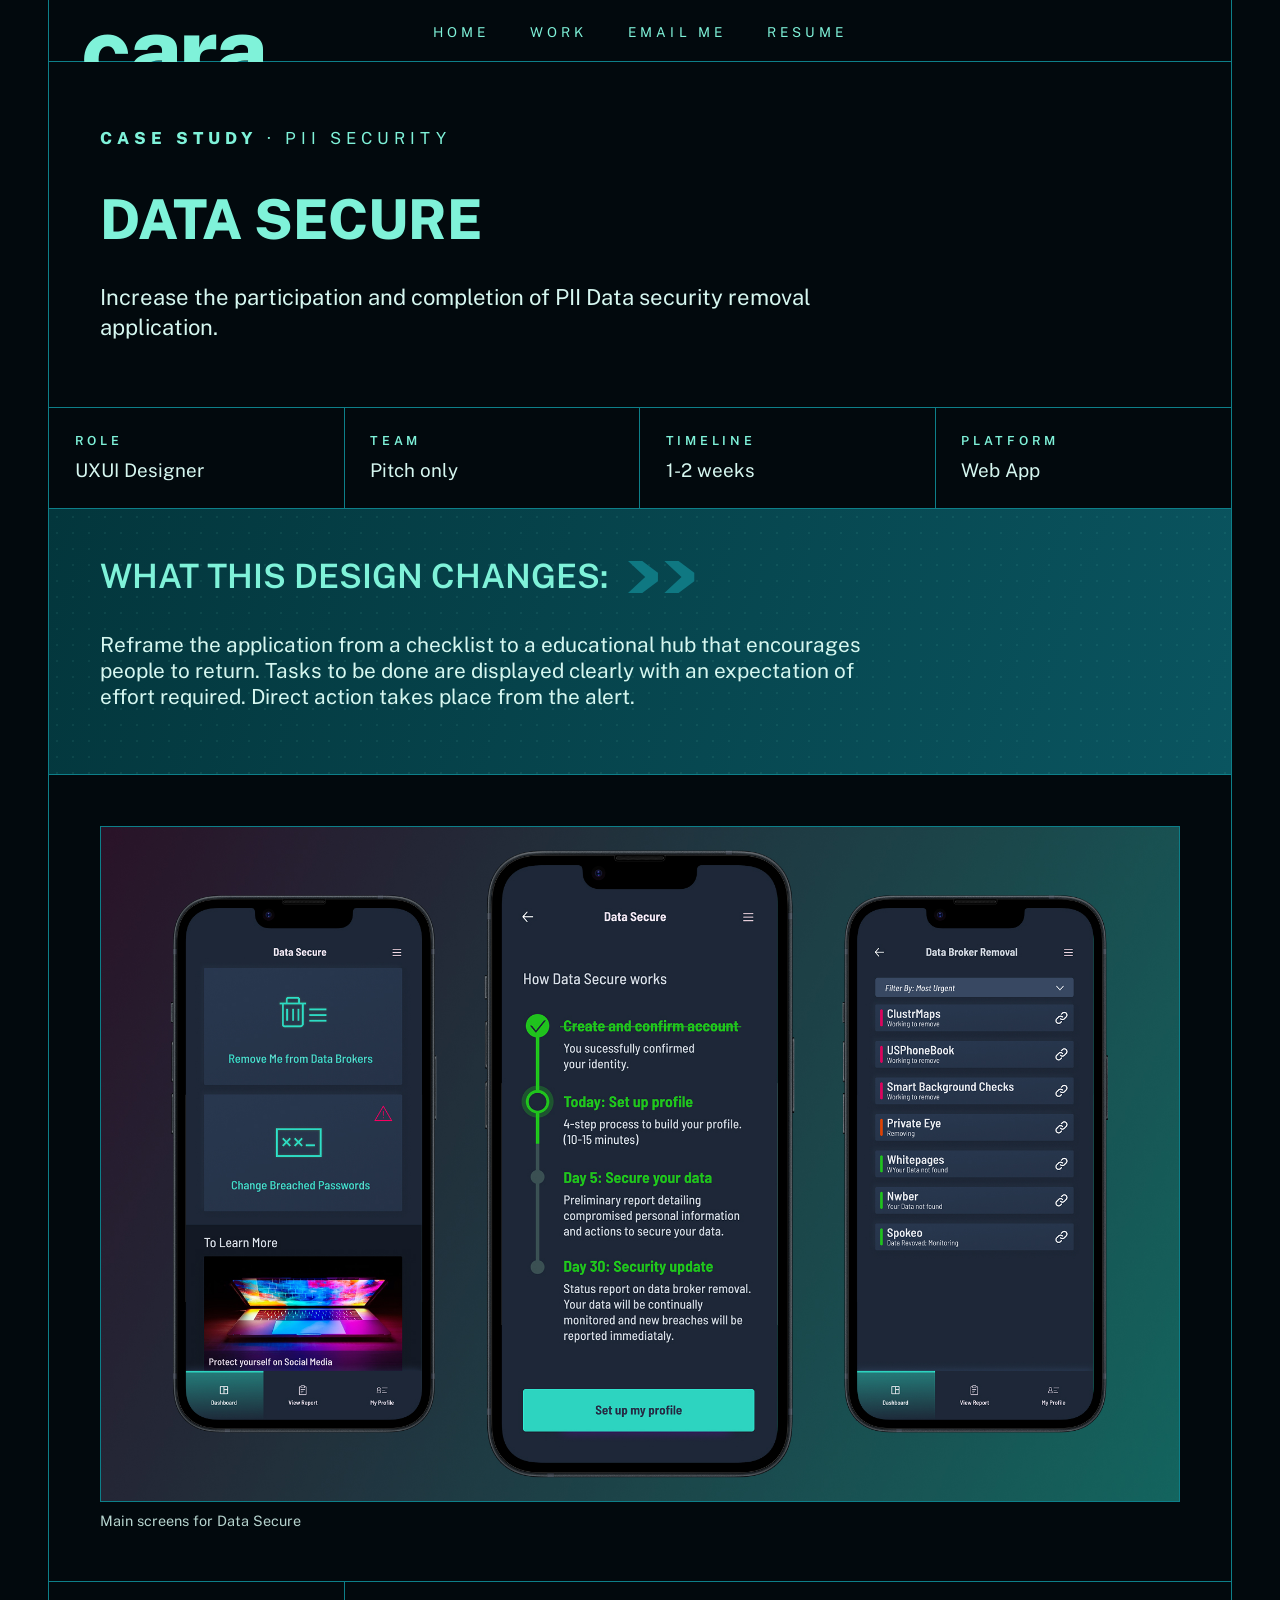
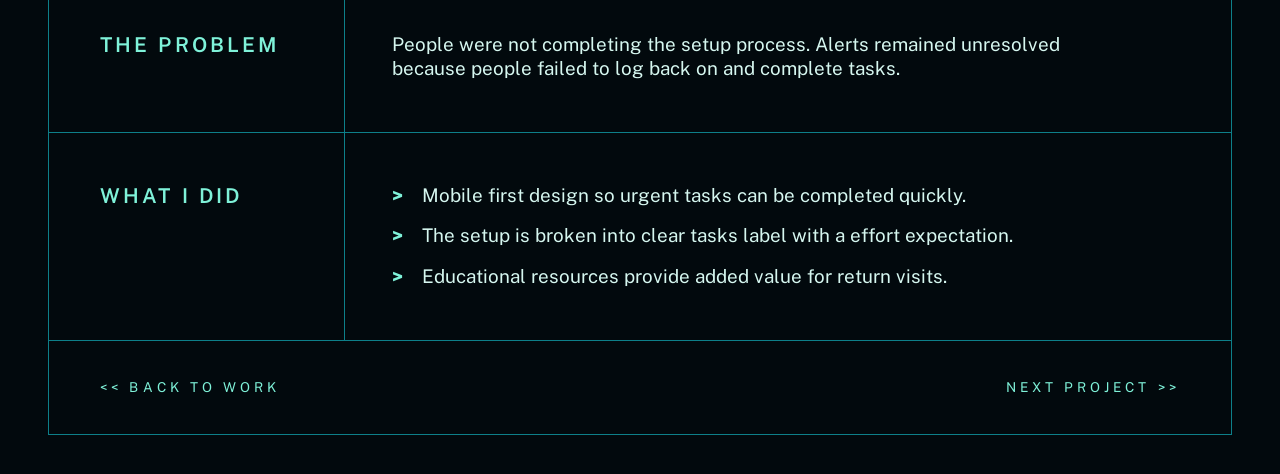
==== project-1.html @ 1200f397 "Add files via upload removed extra images section" ====
<!doctype html>
<html lang="en">
<head>
  <meta charset="utf-8">
  <meta name="viewport" content="width=device-width, initial-scale=1">
  <title>Data Secure | Cara Oberfoell</title>
  <meta name="description" content="Case study: Increase the participation and completion rate for data removal site.">

  <link rel="preconnect" href="https://fonts.googleapis.com">
  <link rel="preconnect" href="https://fonts.gstatic.com" crossorigin>
  <link href="https://fonts.googleapis.com/css2?family=Public+Sans:ital,wght@0,300;0,400;0,600;0,800;1,300;1,700&display=swap" rel="stylesheet">

  <link rel="stylesheet" href="style.css">
  <link rel="stylesheet" href="case-study.css">
</head>
<body>

<div class="frame">

  <!-- ================= HEADER / NAV (same as the homepage) ================= -->
  <header class="site-header">
    <a class="logo" href="index.html" aria-label="Cara Oberfoell, home"><span>cara</span></a>

    <nav class="nav" id="nav" aria-label="Main">
      <ul>
        <li><a href="index.html">Home</a></li>
        <li><a href="index.html#work">Work</a></li>
        <li class="nav-secondary"><a href="mailto:your.email@example.com">Email me</a></li>
        <li class="nav-secondary"><a href="resume.pdf">Resume</a></li>
      </ul>
      <button class="menu-button" id="menu-button" aria-expanded="false" aria-controls="nav" aria-label="Show more links">
        <span></span><span></span><span></span>
      </button>
    </nav>
  </header>

  <main>

    <!-- ================= TITLE ================= -->
    <section class="case-hero">
      <p class="eyebrow"><strong>Case study</strong> <span>· PII Security </span></p>
      <h1>Data Secure</h1>
      <p class="lede">Increase the participation and completion of PII Data security removal application.</p>
    </section>

    <!-- ================= QUICK FACTS ================= -->
    <dl class="facts">
      <div><dt>Role</dt><dd>UXUI Designer</dd></div>
      <div><dt>Team</dt><dd>Pitch only</dd></div>
      <div><dt>Timeline</dt><dd>1-2 weeks</dd></div>
      <div><dt>Platform</dt><dd>Web App</dd></div>
    </dl>

    <!-- ================= OUTCOME (the headline result comes first) ================= -->
    <section class="case-outcome">
      <h2 class="section-title">What this design changes: <svg class="chevrons" viewBox="0 0 270 130" aria-hidden="true"><polygon points="0,0 58,0 122,48 122,82 58,130 0,130 70,65"/><polygon points="148,0 206,0 270,48 270,82 206,130 148,130 218,65"/></svg></h2>
      <p>Reframe the application from a checklist to a educational hub that encourages people to return. Tasks to be done are displayed clearly with an expectation of effort required. Direct action takes place from the alert.</p>
    </section>

    <!-- ================= LEAD IMAGE (full width) =================
         Skip this block if you can't share visuals for this project. -->
    <section class="case-figures case-figures--lead" aria-label="Featured visual">
      <figure>
        <img src="images/data_hero.jpg" alt="[Describe what this image shows]">
        <figcaption>Main screens for Data Secure</figcaption>
      </figure>
    </section>

    <!-- ================= THE PROBLEM ================= -->
    <section class="case-section">
      <h2>The problem</h2>
      <div class="content">
        <p>People were not completing the setup process. Alerts remained unresolved because people failed to log back on and complete tasks.</p>
      </div>
    </section>

    <!-- ================= WHAT I DID ================= -->
    <section class="case-section">
      <h2>What I did</h2>
      <div class="content">
        <!-- Add or remove <li> lines as needed -->
        <ul class="steps">
          <li>Mobile first design so urgent tasks can be completed quickly.</li>
          <li>The setup is broken into clear tasks label with a effort expectation.</li>
          <li>Educational resources provide added value for return visits.</li>
        </ul>
      </div>
    </section>

    <!-- ================= MORE IMAGES (two across) =================
         Skip this block if you don't have more to show.
    <section class="case-figures" aria-label="More visuals">
      <figure>
        <img src="images/project-1.svg" alt="[Describe what this image shows]">
        <figcaption>[Short caption.]</figcaption>
      </figure>
      <figure>
        <img src="images/project-1.svg" alt="[Describe what this image shows]">
        <figcaption>[Short caption.]</figcaption>
      </figure>
    </section>  -->

    <!-- ================= BACK / NEXT ================= -->
    <nav class="case-nav" aria-label="Case study navigation">
      <a href="index.html#work">&lt;&lt; Back to work</a>
      <a href="project-2.html">Next project &gt;&gt;</a>
    </nav>

  </main>
</div>

<script>
  var button = document.getElementById('menu-button');
  var nav = document.getElementById('nav');
  button.addEventListener('click', function () {
    var open = nav.classList.toggle('open');
    button.setAttribute('aria-expanded', open ? 'true' : 'false');
  });
</script>
</body>
</html>
---- style.css ----
/* =========================================================
   CARA OBERFOELL PORTFOLIO
   ---------------------------------------------------------
   EASY EDITS: colors, font and spacing live in the
   ":root" block right below. Change a value there and it
   updates across the whole site.
   ========================================================= */

:root {
  /* ----- COLORS (change hex codes here) ----- */
  --bg:          #02090d;   /* page background */
  --mint:        #7ff2d9;   /* headings and bright accents */
  --text:        #d6f7f0;   /* body text */
  --line:        #0d7f89;   /* thin frame lines */
  --chevron:     #0a4a52;   /* dark ">>" shapes */
  --panel-start: #03363c;   /* principles section gradient: left */
  --panel-end:   #0a5560;   /* principles section gradient: right */
  --watermark:   #04161a;   /* big faint "cara" behind about section */

  /* ----- FONT ----- */
  --font: "Public Sans", system-ui, -apple-system, "Segoe UI", sans-serif;

  /* ----- SPACING ----- */
  --frame-margin: clamp(16px, 3.75vw, 64px);  /* gap between window edge and the framed content */
  --section-pad:  clamp(24px, 4vw, 70px);     /* padding inside sections */
}

/* ---------- Base ---------- */
*, *::before, *::after { box-sizing: border-box; }

html { scroll-behavior: smooth; }

body {
  margin: 0;
  background: var(--bg);
  color: var(--text);
  font-family: var(--font);
  font-size: clamp(1rem, 0.9rem + 0.35vw, 1.3rem);
  line-height: 1.25;
  -webkit-font-smoothing: antialiased;
}

img { display: block; max-width: 100%; }
a { color: inherit; }
h1, h2, h3, p, ul, figure { margin: 0; }
ul { padding: 0; list-style: none; }

/* The framed area with thin vertical lines on each side */
.frame {
  margin-inline: var(--frame-margin);
  border-inline: 1px solid var(--line);
  min-height: 100vh;
  margin-bottom: clamp(24px, 3vw, 56px);
  border-bottom: 1px solid var(--line);
}

/* Reusable ">>" shape */
.chevrons { fill: var(--chevron); }

/* Section headings: "WORK - HIGHLIGHTS >>" */
.section-title {
  display: flex;
  align-items: center;
  gap: 0.6em;
  color: var(--mint);
  font-size: clamp(1.4rem, 1rem + 1.4vw, 2.1rem);
  font-weight: 600;
  text-transform: uppercase;
  line-height: 1;
}
.section-title .chevrons { height: 0.95em; width: auto; flex: none; }
/* On the teal panel the dark ">>" would vanish, so it gets a lighter teal */
.principles .chevrons { fill: #0f7882; }

/* ---------- Header / nav ---------- */
.site-header {
  display: grid;
  grid-template-columns: 1fr auto 1fr;
  align-items: start;
  height: 62px;
  border-bottom: 1px solid var(--line);
}

/* Logo is cropped at the bottom on purpose, like your design */
.logo {
  grid-column: 1;
  height: 62px;
  overflow: hidden;
  padding-left: 32px;
  text-decoration: none;
  color: var(--mint);
}
.logo span {
  display: block;
  margin-top: 4px;
  font-size: 92px;
  font-weight: 800;
  line-height: 1;
  letter-spacing: -0.03em;
}

.nav {
  grid-column: 2;
  display: flex;
  align-items: center;
  height: 62px;
}
.nav ul { display: flex; gap: clamp(28px, 3.2vw, 50px); }
.nav a {
  color: var(--mint);
  font-size: 0.85rem;
  font-weight: 400;
  letter-spacing: 0.3em;
  text-transform: uppercase;
  text-decoration: none;
  padding-block: 8px;
}
.nav a:hover, .nav a:focus-visible { text-decoration: underline; text-underline-offset: 6px; }

.menu-button { display: none; }

/* ---------- Hero ---------- */
.hero {
  display: grid;
  grid-template-columns: 25% 1fr;
  min-height: clamp(280px, 25vw, 395px);
  border-bottom: 1px solid var(--line);
}
.hero-mark {
  display: grid;
  place-items: center;
  border-right: 1px solid var(--line);
}
.hero-mark .chevrons { width: 68%; max-width: 270px; height: auto; }

.hero-copy {
  display: flex;
  flex-direction: column;
  justify-content: center;
  gap: clamp(36px, 5vw, 90px);
  padding: 40px clamp(24px, 3.7vw, 60px);
}

.eyebrow {
  color: var(--mint);
  font-size: clamp(0.78rem, 0.4rem + 0.8vw, 1.2rem);
  letter-spacing: 0.3em;
  text-transform: uppercase;
  line-height: 1.5;
}
.eyebrow strong { font-weight: 800; }

h1 {
  color: var(--mint);
  font-size: clamp(1.6rem, 0.8rem + 3.3vw, 3.5rem);
  font-weight: 800;
  line-height: 1.12;
  text-transform: uppercase;
}
h1 em { font-style: italic; font-weight: 300; }

/* ---------- Work highlights ---------- */
.highlights {
  padding: var(--section-pad);
  padding-bottom: clamp(48px, 6vw, 90px);
  border-bottom: 1px solid var(--line);
}
.note {
  margin: clamp(20px, 2.5vw, 36px) 0 clamp(24px, 3vw, 44px) 0.5em;
  font-size: clamp(1rem, 0.85rem + 0.4vw, 1.3rem);
  line-height: 1.3;
}

.gallery {
  display: grid;
  grid-template-columns: 1.02fr 1fr 1fr;
  gap: clamp(14px, 1.6vw, 26px);
  margin-left: 0.5em;
}
.gallery img {
  width: 100%;
  height: clamp(180px, 19vw, 300px);
  object-fit: cover;
}

/* ---------- Working principles ---------- */
.principles {
  position: relative;
  padding: var(--section-pad);
  padding-bottom: clamp(48px, 6vw, 90px);
  border-bottom: 1px solid var(--line);
  background:
    radial-gradient(rgba(127, 242, 217, 0.07) 1px, transparent 1.5px) 0 0 / 16px 16px,
    linear-gradient(110deg, var(--panel-start), var(--panel-end));
}
.principles-grid {
  display: grid;
  grid-template-columns: 1fr 1fr;
  gap: clamp(36px, 5vw, 70px) clamp(32px, 6vw, 110px);
  margin-top: clamp(36px, 5vw, 80px);
  padding-left: clamp(0px, 4.5vw, 75px);
}
.principles h3 {
  color: var(--mint);
  font-size: clamp(1.05rem, 0.8rem + 0.8vw, 1.45rem);
  font-weight: 600;
  text-transform: uppercase;
  margin-bottom: clamp(14px, 1.6vw, 24px);
}
.principles p {
  font-size: clamp(1rem, 0.85rem + 0.4vw, 1.3rem);
  line-height: 1.25;
  max-width: 28em;
}

/* ---------- About ---------- */
.about {
  position: relative;
  overflow: hidden;
  display: grid;
  grid-template-columns: minmax(0, 1fr) auto;
  grid-template-areas:
    "title photo"
    "text  photo";
  column-gap: clamp(32px, 8vw, 130px);
  row-gap: clamp(20px, 2.5vw, 36px);
  align-content: start;
  max-width: 1100px;
  margin-inline: auto;
  padding: clamp(48px, 6vw, 90px) var(--section-pad) clamp(48px, 5vw, 80px);
}
.about-title { grid-area: title; }
.about-text  { grid-area: text; position: relative; z-index: 1; }
.about-text p + p { margin-top: 1.4em; }
.about-text p { font-size: clamp(1rem, 0.85rem + 0.4vw, 1.3rem); max-width: 26em; }

.about-photo {
  grid-area: photo;
  align-self: end;
  position: relative;
  z-index: 1;
  width: clamp(220px, 20vw, 278px);
}
.about-photo img {
  width: 100%;
  aspect-ratio: 1;
  object-fit: cover;
}

/* Big faint "cara" behind everything at the bottom */
.watermark {
  position: absolute;
  left: 50%;
  bottom: -0.38em;
  transform: translateX(-50%);
  z-index: 0;
  color: var(--watermark);
  font-size: clamp(220px, 28vw, 440px);
  font-weight: 800;
  letter-spacing: -0.03em;
  line-height: 1;
  pointer-events: none;
  user-select: none;
}

/* The about block sits centered inside the full-width frame */
.frame > main > .about { width: 100%; }

/* =========================================================
   TABLET / MOBILE  (screens narrower than 820px)
   ========================================================= */
@media (max-width: 820px) {

  :root { --frame-margin: 18px; }

  /* Header: logo on top, links underneath */
  .site-header {
    display: block;
    height: auto;
  }
  .logo {
    display: block;
    padding-left: 0;
    height: 62px;
    text-align: center;
  }
  .logo span { font-size: 84px; margin-top: 2px; }

  .nav {
    position: relative;
    justify-content: center;
    gap: 28px;
    height: 62px;
    border-top: 1px solid var(--line);
  }
  .nav ul { gap: 36px; }

  /* "Email me" and "Resume" move into the hamburger menu */
  .nav-secondary { display: none; }
  .nav.open { flex-wrap: wrap; height: auto; padding-bottom: 12px; }
  .nav.open ul { flex-wrap: wrap; justify-content: center; width: 100%; padding-top: 18px; row-gap: 14px; }
  .nav.open .nav-secondary { display: block; }
  .nav.open .menu-button { margin-top: 10px; }

  .menu-button {
    display: grid;
    gap: 5px;
    padding: 10px 4px;
    background: none;
    border: 0;
    cursor: pointer;
  }
  .menu-button span {
    display: block;
    width: 22px;
    height: 2px;
    background: var(--mint);
  }

  /* Hero stacks: chevron strip, then text */
  .hero { display: block; min-height: 0; }
  .hero-mark {
    display: flex;
    align-items: center;
    justify-content: flex-start;
    height: 72px;
    padding-left: 24px;
    border-right: 0;
    border-bottom: 1px solid var(--line);
  }
  .hero-mark .chevrons { width: 74px; }
  .hero-copy { padding: 28px 22px 34px; gap: 22px; }
  .eyebrow { letter-spacing: 0.3em; font-size: 0.8rem; display: block; }
  .eyebrow span { display: block; }
  h1 { font-size: 1.55rem; }
  h1 em { font-weight: 700; }

  /* Gallery stacks full width */
  .highlights { padding: 28px 22px 40px; }
  .note { margin-left: 0; }
  .gallery { grid-template-columns: 1fr; margin-left: 0; }
  .gallery img { height: auto; aspect-ratio: 16 / 10; }

  /* Principles: one column */
  .principles { padding: 28px 22px 40px; }
  .principles-grid { grid-template-columns: 1fr; padding-left: 12px; margin-top: 28px; gap: 32px; }

  /* About: heading, photo, then text */
  .about {
    grid-template-columns: 1fr;
    grid-template-areas:
      "title"
      "photo"
      "text";
    padding: 36px 22px 56px;
  }
  .about-photo { justify-self: center; width: min(78%, 280px); align-self: auto; }
  .about-text p { max-width: none; }
  .watermark { font-size: 46vw; }
}
---- case-study.css ----
/* =========================================================
   CASE STUDY PAGES
   Used only by project-1.html, project-2.html, project-3.html.
   Colors, fonts and spacing come from the :root block in
   style.css, so changing them there updates these pages too.
   ========================================================= */

/* ---------- Title block ---------- */
.case-hero {
  padding: clamp(36px, 5vw, 80px) var(--section-pad) clamp(36px, 5vw, 72px);
  border-bottom: 1px solid var(--line);
}
.case-hero .eyebrow { margin-bottom: clamp(24px, 3vw, 44px); }
.case-hero h1 { max-width: 16em; }
.lede {
  margin-top: clamp(22px, 2.5vw, 36px);
  max-width: 36em;
  font-size: clamp(1.1rem, 0.9rem + 0.6vw, 1.5rem);
  line-height: 1.35;
}

/* ---------- Quick facts (role, team, timeline, platform) ---------- */
.facts {
  display: grid;
  grid-template-columns: repeat(4, 1fr);
  margin: 0;
  border-bottom: 1px solid var(--line);
}
.facts > div {
  padding: clamp(18px, 2vw, 28px) clamp(16px, 2vw, 32px);
  border-right: 1px solid var(--line);
}
.facts > div:last-child { border-right: 0; }
.facts dt {
  color: var(--mint);
  font-size: 0.78rem;
  font-weight: 600;
  letter-spacing: 0.3em;
  text-transform: uppercase;
}
.facts dd { margin: 10px 0 0; }

/* ---------- Text sections: label on the left, content on the right ---------- */
.case-section {
  display: grid;
  grid-template-columns: 25% 1fr;
  border-bottom: 1px solid var(--line);
}
.case-section > h2 {
  padding: var(--section-pad);
  border-right: 1px solid var(--line);
  color: var(--mint);
  font-size: clamp(1rem, 0.8rem + 0.6vw, 1.35rem);
  font-weight: 600;
  letter-spacing: 0.15em;
  line-height: 1.2;
  text-transform: uppercase;
}
.case-section .content {
  padding: var(--section-pad) clamp(24px, 3.7vw, 60px);
}
.case-section .content p { max-width: 38em; }
.case-section .content p + p { margin-top: 1.2em; }

/* List with small ">" markers */
.steps { max-width: 38em; }
.steps li { position: relative; padding-left: 1.6em; }
.steps li + li { margin-top: 0.9em; }
.steps li::before {
  content: ">";
  position: absolute;
  left: 0;
  color: var(--mint);
  font-weight: 800;
}

/* ---------- Visuals ---------- */
.case-figures {
  display: grid;
  grid-template-columns: 1fr 1fr;
  gap: clamp(14px, 1.6vw, 26px);
  padding: var(--section-pad);
  border-bottom: 1px solid var(--line);
}
/* A section holding just one wide image */
.case-figures--lead { grid-template-columns: 1fr; }
.case-figures img {
  width: 100%;
  height: auto;
  border: 1px solid var(--line);
}
.case-figures figcaption {
  margin-top: 10px;
  font-size: 0.9rem;
  opacity: 0.85;
}

/* ---------- Outcome panel (same teal look as Working Principles) ---------- */
.case-outcome {
  padding: var(--section-pad);
  padding-bottom: clamp(40px, 5vw, 80px);
  border-bottom: 1px solid var(--line);
  background:
    radial-gradient(rgba(127, 242, 217, 0.07) 1px, transparent 1.5px) 0 0 / 16px 16px,
    linear-gradient(110deg, var(--panel-start), var(--panel-end));
}
.case-outcome .chevrons { fill: #0f7882; }
.case-outcome p {
  margin-top: clamp(24px, 3vw, 44px);
  max-width: 38em;
  font-size: clamp(1.05rem, 0.9rem + 0.5vw, 1.4rem);
}

/* ---------- Back / next links ---------- */
.case-nav {
  display: flex;
  justify-content: space-between;
  gap: 24px;
  padding: clamp(28px, 3vw, 44px) var(--section-pad);
}
.case-nav a {
  color: var(--mint);
  font-size: 0.85rem;
  letter-spacing: 0.3em;
  text-transform: uppercase;
  text-decoration: none;
}
.case-nav a:hover, .case-nav a:focus-visible { text-decoration: underline; text-underline-offset: 6px; }

/* Hover effect for the thumbnails on the homepage */
.gallery a { display: block; }
.gallery a img { transition: outline-color 0.15s ease, filter 0.15s ease; outline: 1px solid transparent; outline-offset: 4px; }
.gallery a:hover img, .gallery a:focus-visible img { outline-color: var(--mint); filter: brightness(1.12); }

/* =========================================================
   TABLET / MOBILE
   ========================================================= */
@media (max-width: 820px) {
  .facts { grid-template-columns: 1fr 1fr; }
  .facts > div { border-bottom: 1px solid var(--line); }
  .facts > div:nth-child(2n) { border-right: 0; }
  .facts > div:nth-last-child(-n+2) { border-bottom: 0; }

  .case-section { grid-template-columns: 1fr; }
  .case-section > h2 {
    padding: 24px 22px 0;
    border-right: 0;
  }
  .case-section .content { padding: 16px 22px 32px; }

  .case-figures { grid-template-columns: 1fr; padding: 28px 22px; }
  .case-outcome { padding: 28px 22px 40px; }
  .case-hero { padding: 28px 22px 34px; }
  .case-nav { padding: 28px 22px; flex-wrap: wrap; }
}
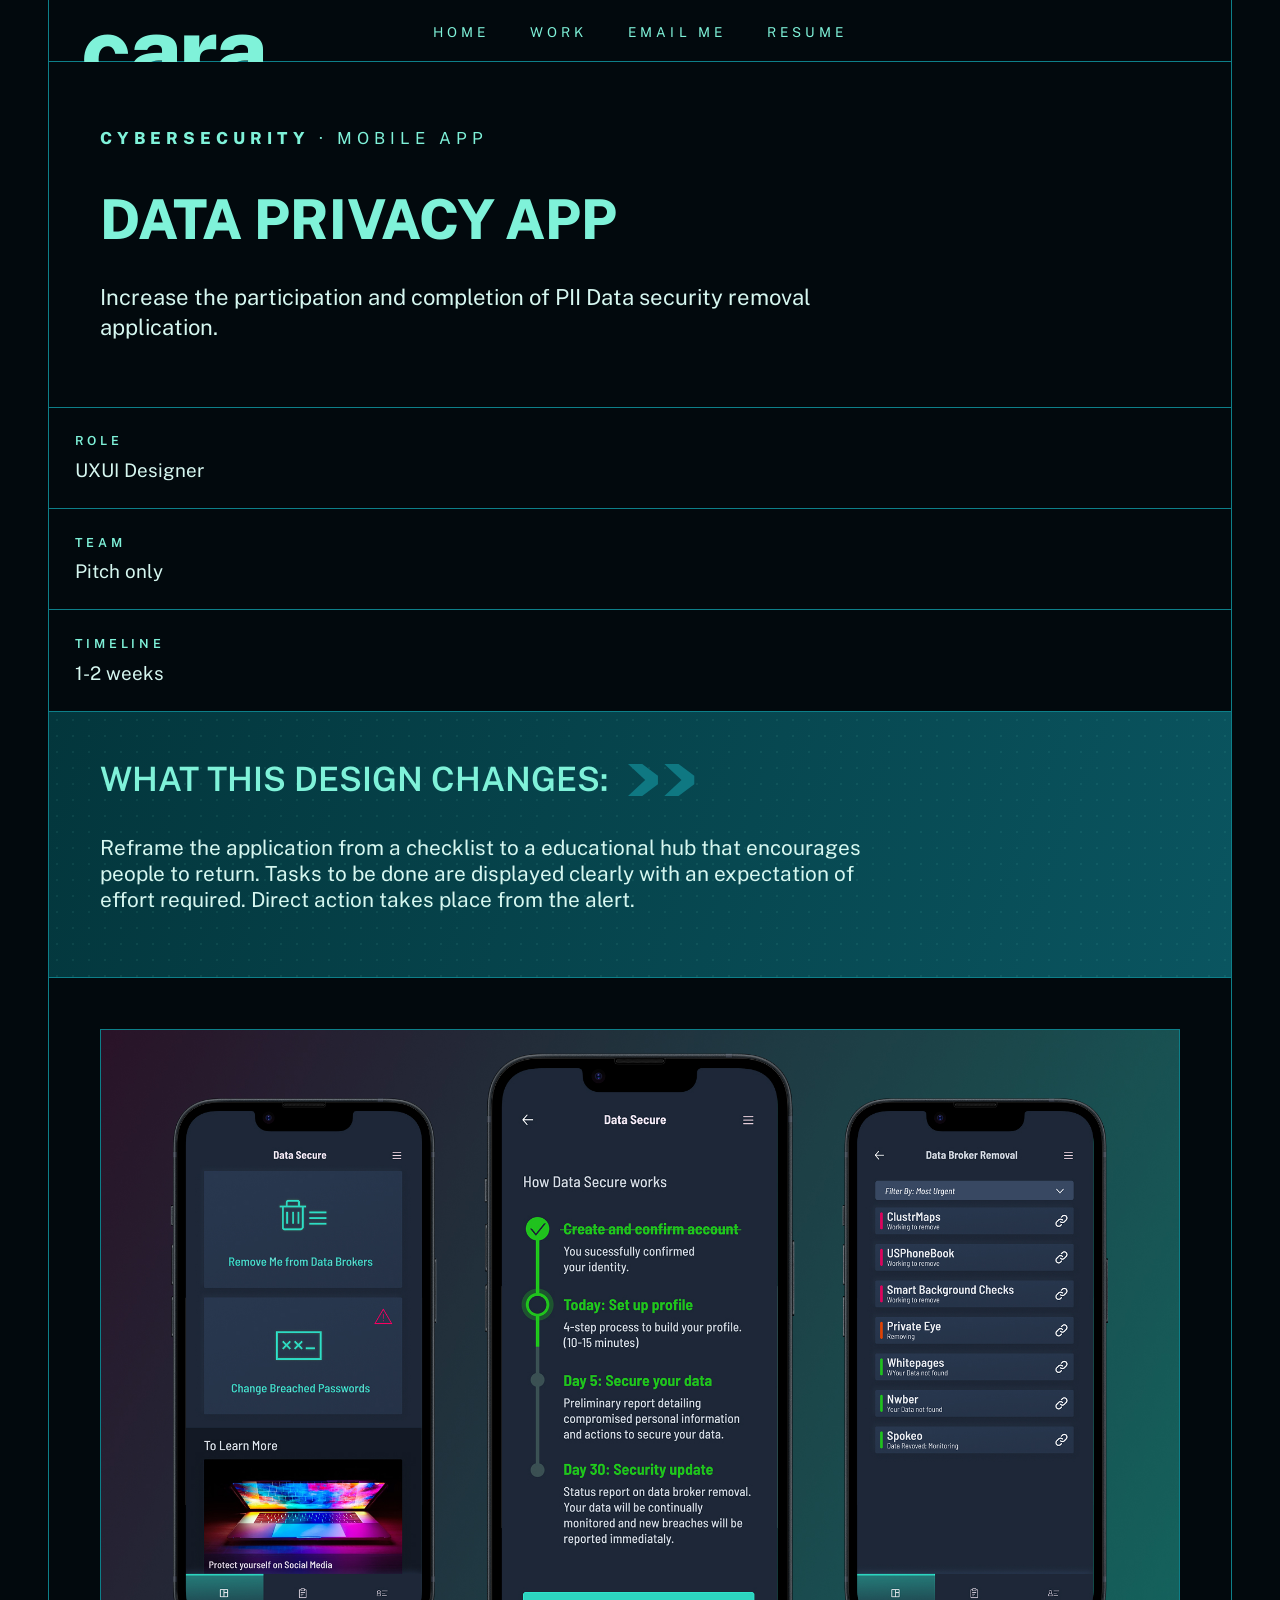
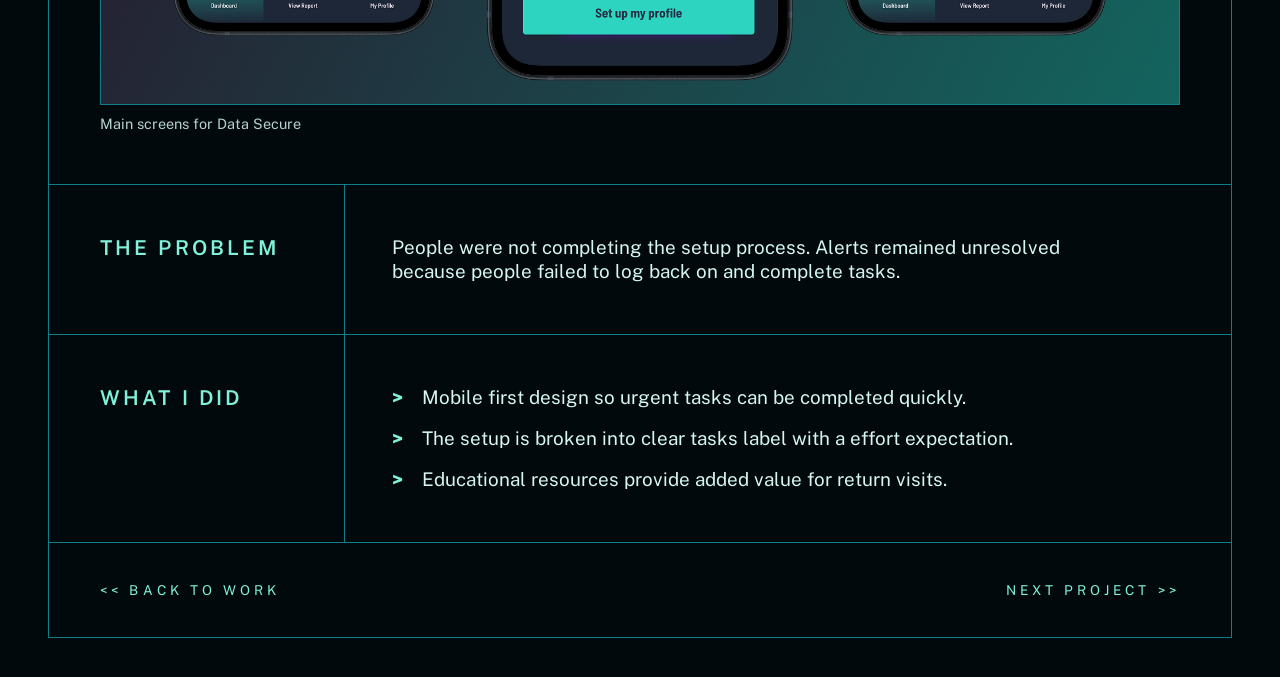
==== commit d280a012: "Add files via upload reduced quick facts to 3" ====
--- a/project-1.html
+++ b/project-1.html
@@ -3,7 +3,7 @@
 <head>
   <meta charset="utf-8">
   <meta name="viewport" content="width=device-width, initial-scale=1">
-  <title>Data Secure | Cara Oberfoell</title>
+  <title>Data Privacy App | Cara Oberfoell</title>
   <meta name="description" content="Case study: Increase the participation and completion rate for data removal site.">
 
   <link rel="preconnect" href="https://fonts.googleapis.com">
@@ -38,8 +38,8 @@
 
     <!-- ================= TITLE ================= -->
     <section class="case-hero">
-      <p class="eyebrow"><strong>Case study</strong> <span>· PII Security </span></p>
-      <h1>Data Secure</h1>
+      <p class="eyebrow"><strong>Cybersecurity</strong> <span>· Mobile app </span></p>
+      <h1>Data Privacy App </h1>
       <p class="lede">Increase the participation and completion of PII Data security removal application.</p>
     </section>
 
@@ -48,7 +48,6 @@
       <div><dt>Role</dt><dd>UXUI Designer</dd></div>
       <div><dt>Team</dt><dd>Pitch only</dd></div>
       <div><dt>Timeline</dt><dd>1-2 weeks</dd></div>
-      <div><dt>Platform</dt><dd>Web App</dd></div>
     </dl>
 
     <!-- ================= OUTCOME (the headline result comes first) ================= -->
--- a/style.css
+++ b/style.css
@@ -243,7 +243,7 @@
 }
 .about-photo img {
   width: 100%;
-  aspect-ratio: 1;
+  /* aspect-ratio: 1; */
   object-fit: cover;
 }
 
--- a/case-study.css
+++ b/case-study.css
@@ -22,15 +22,15 @@
 /* ---------- Quick facts (role, team, timeline, platform) ---------- */
 .facts {
   display: grid;
-  grid-template-columns: repeat(4, 1fr);
+  grid-template-columns: 1fr;
   margin: 0;
   border-bottom: 1px solid var(--line);
 }
 .facts > div {
   padding: clamp(18px, 2vw, 28px) clamp(16px, 2vw, 32px);
-  border-right: 1px solid var(--line);
+  border-right: 0; border-bottom: 1px solid var(--line);
 }
-.facts > div:last-child { border-right: 0; }
+.facts > div:last-child { border-bottom: 0; }
 .facts dt {
   color: var(--mint);
   font-size: 0.78rem;
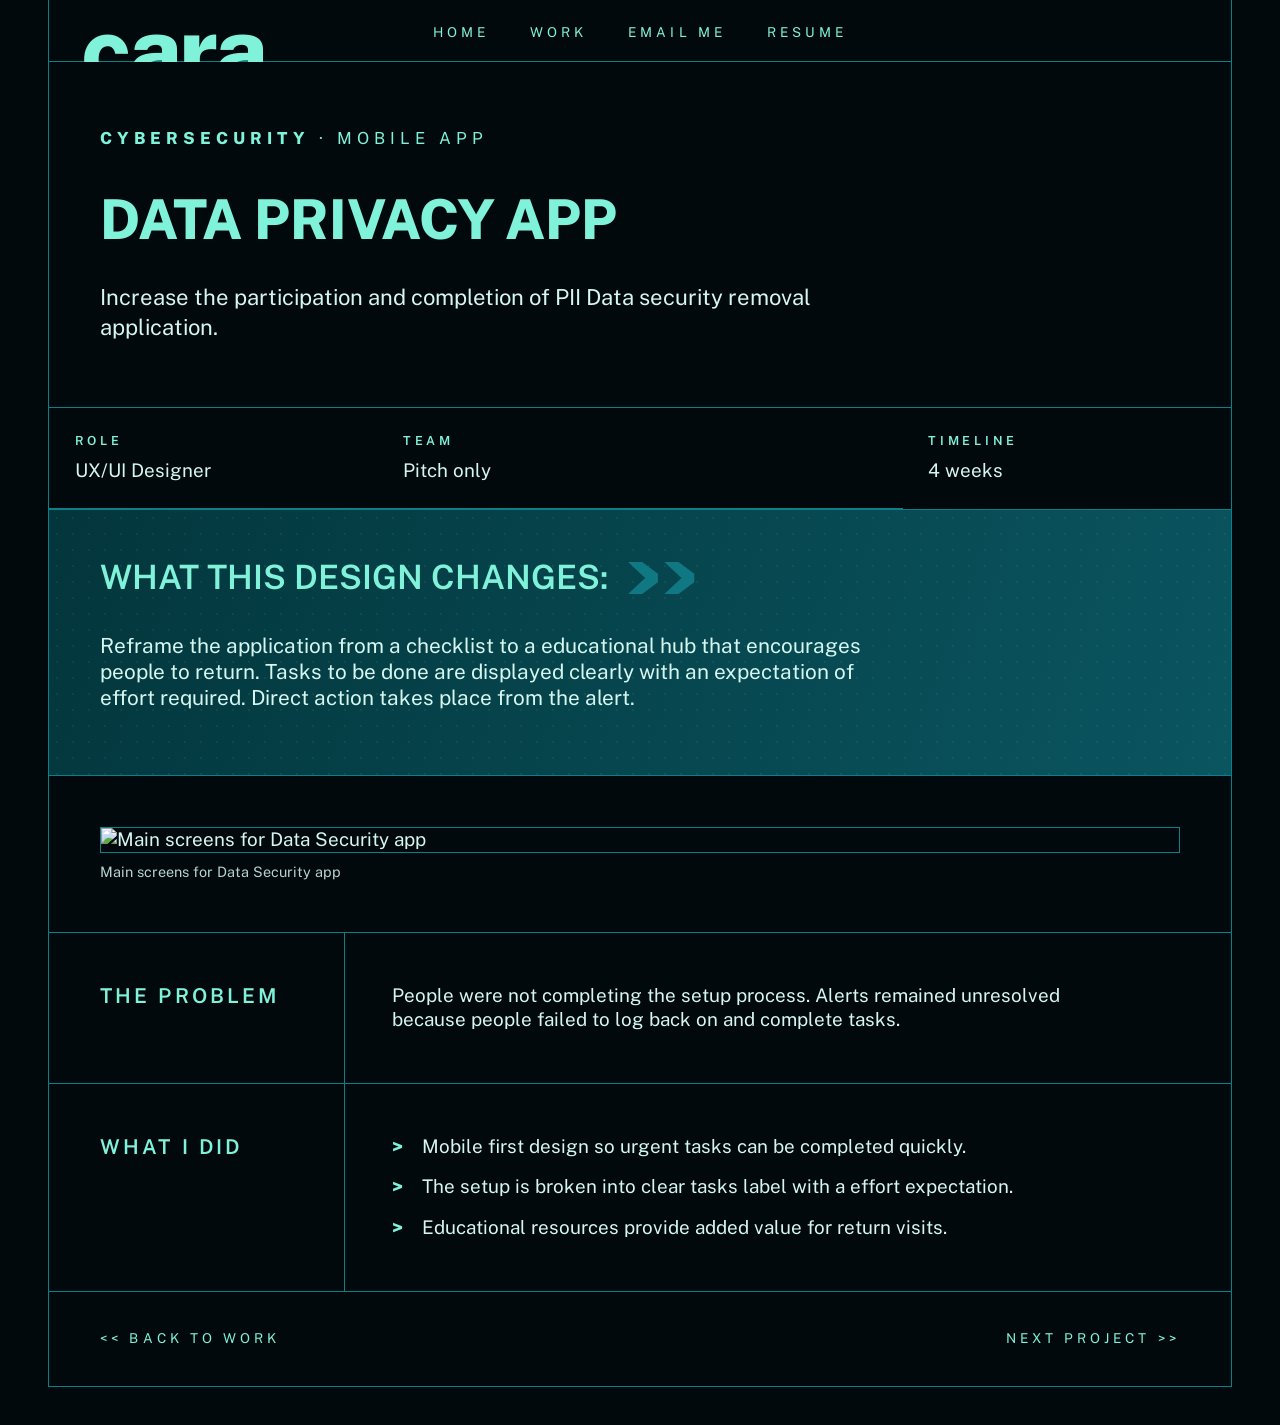
==== commit 188af894: "Add files via upload reverting file" ====
--- a/project-1.html
+++ b/project-1.html
@@ -4,7 +4,7 @@
   <meta charset="utf-8">
   <meta name="viewport" content="width=device-width, initial-scale=1">
   <title>Data Privacy App | Cara Oberfoell</title>
-  <meta name="description" content="Case study: Increase the participation and completion rate for data removal site.">
+  <meta name="description" content="Case study: [one-sentence description of this project].">
 
   <link rel="preconnect" href="https://fonts.googleapis.com">
   <link rel="preconnect" href="https://fonts.gstatic.com" crossorigin>
@@ -38,16 +38,16 @@
 
     <!-- ================= TITLE ================= -->
     <section class="case-hero">
-      <p class="eyebrow"><strong>Cybersecurity</strong> <span>· Mobile app </span></p>
-      <h1>Data Privacy App </h1>
+      <p class="eyebrow"><strong>Cybersecurity</strong> <span>· Mobile app</span></p>
+      <h1>Data privacy app</h1>
       <p class="lede">Increase the participation and completion of PII Data security removal application.</p>
     </section>
 
     <!-- ================= QUICK FACTS ================= -->
     <dl class="facts">
-      <div><dt>Role</dt><dd>UXUI Designer</dd></div>
+      <div><dt>Role</dt><dd>UX/UI Designer</dd></div>
       <div><dt>Team</dt><dd>Pitch only</dd></div>
-      <div><dt>Timeline</dt><dd>1-2 weeks</dd></div>
+      <div><dt>Timeline</dt><dd>4 weeks</dd></div>
     </dl>
 
     <!-- ================= OUTCOME (the headline result comes first) ================= -->
@@ -60,8 +60,8 @@
          Skip this block if you can't share visuals for this project. -->
     <section class="case-figures case-figures--lead" aria-label="Featured visual">
       <figure>
-        <img src="images/data_hero.jpg" alt="[Describe what this image shows]">
-        <figcaption>Main screens for Data Secure</figcaption>
+        <img src="mages/data_hero.jpg" alt="Main screens for Data Security app">
+        <figcaption>Main screens for Data Security app</figcaption>
       </figure>
     </section>
 
@@ -97,7 +97,7 @@
         <img src="images/project-1.svg" alt="[Describe what this image shows]">
         <figcaption>[Short caption.]</figcaption>
       </figure>
-    </section>  -->
+    </section> -->
 
     <!-- ================= BACK / NEXT ================= -->
     <nav class="case-nav" aria-label="Case study navigation">
--- a/case-study.css
+++ b/case-study.css
@@ -22,7 +22,7 @@
 /* ---------- Quick facts (role, team, timeline, platform) ---------- */
 .facts {
   display: grid;
-  grid-template-columns: 1fr;
+  grid-template-columns: 1fr 1.6fr 1fr;
   margin: 0;
   border-bottom: 1px solid var(--line);
 }
@@ -136,20 +136,20 @@
    TABLET / MOBILE
    ========================================================= */
 @media (max-width: 820px) {
-  .facts { grid-template-columns: 1fr 1fr; }
-  .facts > div { border-bottom: 1px solid var(--line); }
-  .facts > div:nth-child(2n) { border-right: 0; }
-  .facts > div:nth-last-child(-n+2) { border-bottom: 0; }
-
+  /* Stack the three facts so a long Team list has room */
+  .facts { grid-template-columns: 1fr; }
+  .facts > div { border-right: 0; border-bottom: 1px solid var(--line); }
+  .facts > div:last-child { border-bottom: 0; }
+ 
   .case-section { grid-template-columns: 1fr; }
   .case-section > h2 {
     padding: 24px 22px 0;
     border-right: 0;
   }
   .case-section .content { padding: 16px 22px 32px; }
-
+ 
   .case-figures { grid-template-columns: 1fr; padding: 28px 22px; }
   .case-outcome { padding: 28px 22px 40px; }
   .case-hero { padding: 28px 22px 34px; }
   .case-nav { padding: 28px 22px; flex-wrap: wrap; }
-}
+}
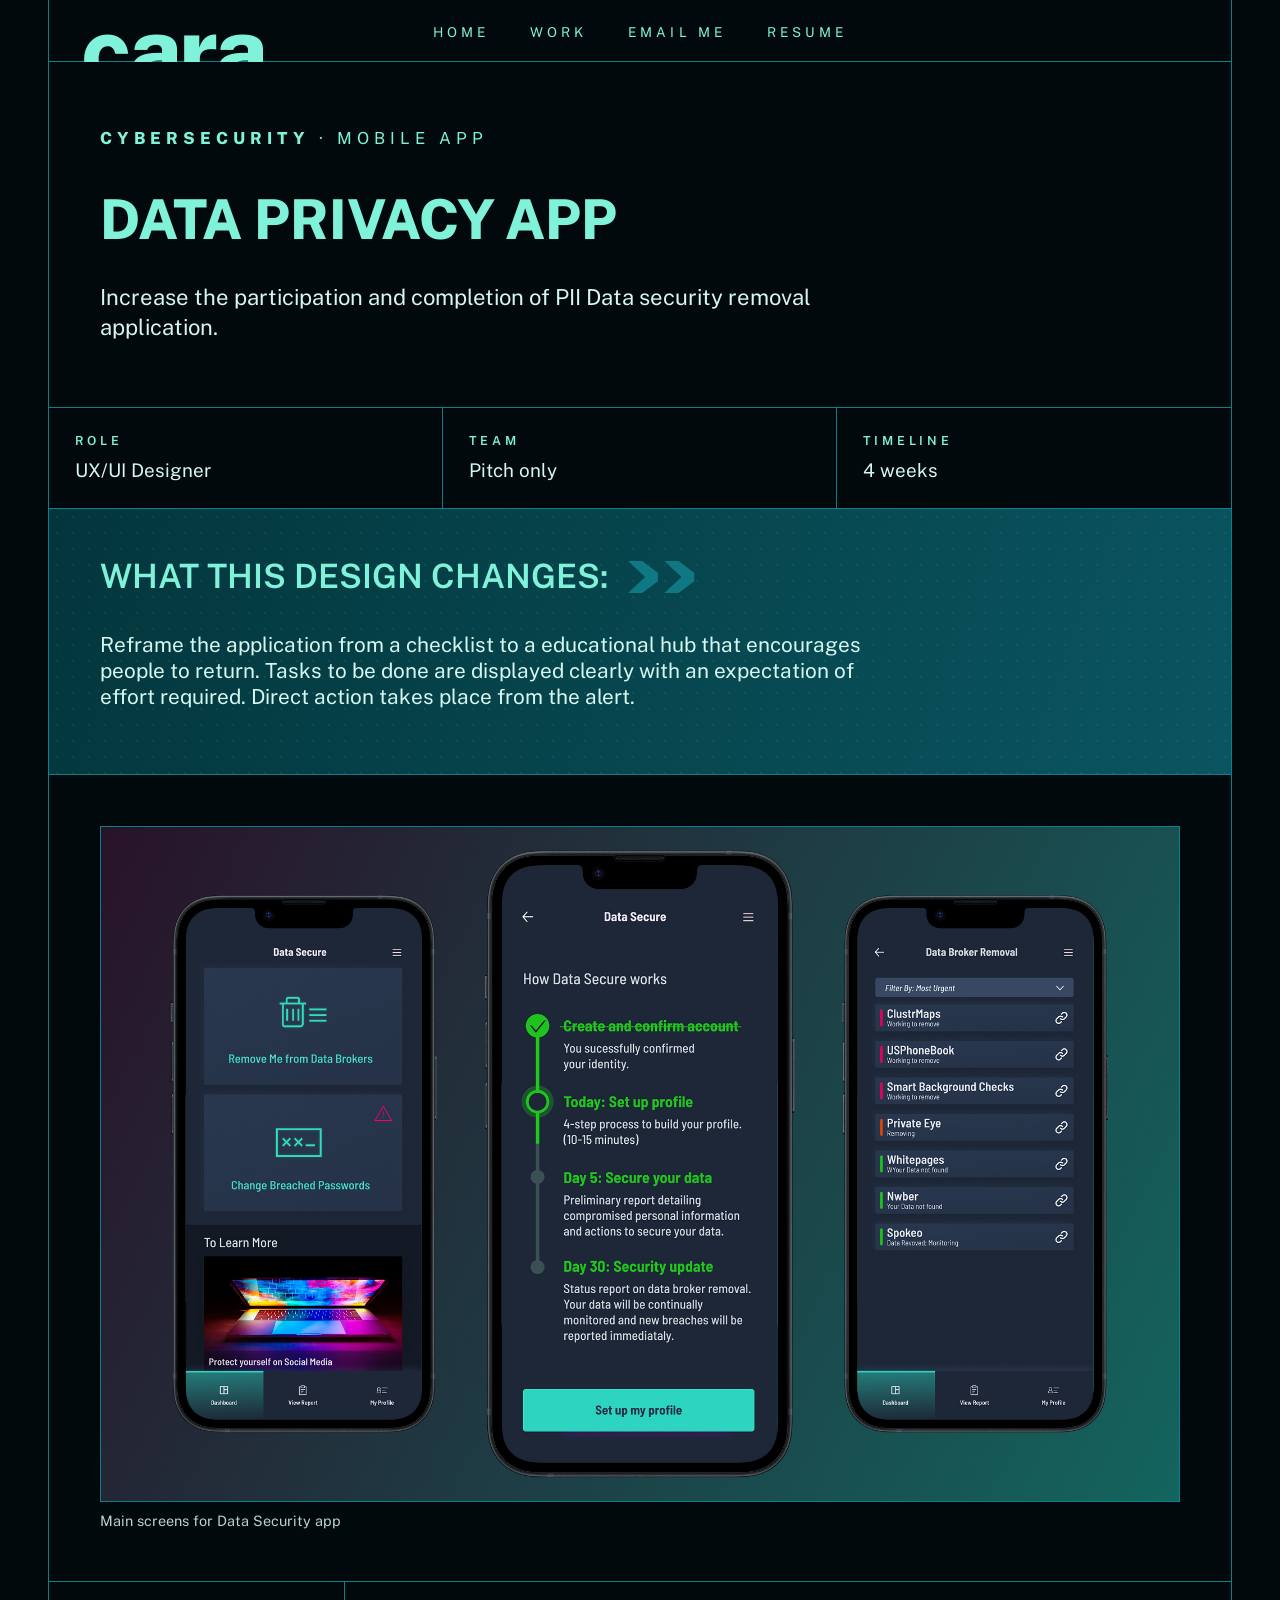
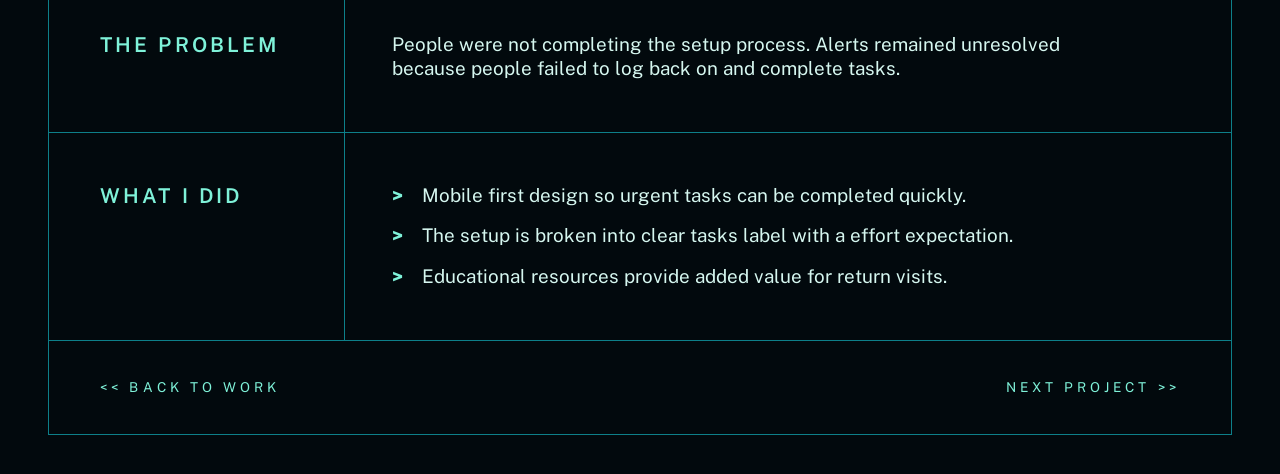
==== commit 4c08f5e2: "Add files via upload fixing hero image" ====
--- a/project-1.html
+++ b/project-1.html
@@ -60,7 +60,7 @@
          Skip this block if you can't share visuals for this project. -->
     <section class="case-figures case-figures--lead" aria-label="Featured visual">
       <figure>
-        <img src="mages/data_hero.jpg" alt="Main screens for Data Security app">
+        <img src="images/data_hero.jpg" alt="Main screens for Data Security app">
         <figcaption>Main screens for Data Security app</figcaption>
       </figure>
     </section>
--- a/case-study.css
+++ b/case-study.css
@@ -19,18 +19,20 @@
   line-height: 1.35;
 }
 
-/* ---------- Quick facts (role, team, timeline, platform) ---------- */
+/* ---------- Quick facts (role, team, timeline) ---------- */
 .facts {
   display: grid;
-  grid-template-columns: 1fr 1.6fr 1fr;
+  /* One row, every fact the same width (works for 3 facts, or 4 if you add one back) */
+  grid-auto-flow: column;
+  grid-auto-columns: minmax(0, 1fr);
   margin: 0;
   border-bottom: 1px solid var(--line);
 }
 .facts > div {
   padding: clamp(18px, 2vw, 28px) clamp(16px, 2vw, 32px);
-  border-right: 0; border-bottom: 1px solid var(--line);
+  border-right: 1px solid var(--line);
 }
-.facts > div:last-child { border-bottom: 0; }
+.facts > div:last-child { border-right: 0; }
 .facts dt {
   color: var(--mint);
   font-size: 0.78rem;
@@ -84,6 +86,8 @@
 }
 /* A section holding just one wide image */
 .case-figures--lead { grid-template-columns: 1fr; }
+/* If one section ever holds exactly three images, the first spans the full width */
+.case-figures figure:first-child:nth-last-child(3) { grid-column: 1 / -1; }
 .case-figures img {
   width: 100%;
   height: auto;
@@ -136,20 +140,25 @@
    TABLET / MOBILE
    ========================================================= */
 @media (max-width: 820px) {
-  /* Stack the three facts so a long Team list has room */
-  .facts { grid-template-columns: 1fr; }
-  .facts > div { border-right: 0; border-bottom: 1px solid var(--line); }
-  .facts > div:last-child { border-bottom: 0; }
- 
   .case-section { grid-template-columns: 1fr; }
   .case-section > h2 {
     padding: 24px 22px 0;
     border-right: 0;
   }
   .case-section .content { padding: 16px 22px 32px; }
- 
+
   .case-figures { grid-template-columns: 1fr; padding: 28px 22px; }
   .case-outcome { padding: 28px 22px 40px; }
   .case-hero { padding: 28px 22px 34px; }
   .case-nav { padding: 28px 22px; flex-wrap: wrap; }
-}+}
+
+/* =========================================================
+   SMALL PHONES (narrower than 600px)
+   The facts only stack here. On anything wider they stay in one row.
+   ========================================================= */
+@media (max-width: 600px) {
+  .facts { grid-auto-flow: row; grid-auto-columns: auto; grid-template-columns: 1fr; }
+  .facts > div { border-right: 0; border-bottom: 1px solid var(--line); }
+  .facts > div:last-child { border-bottom: 0; }
+}
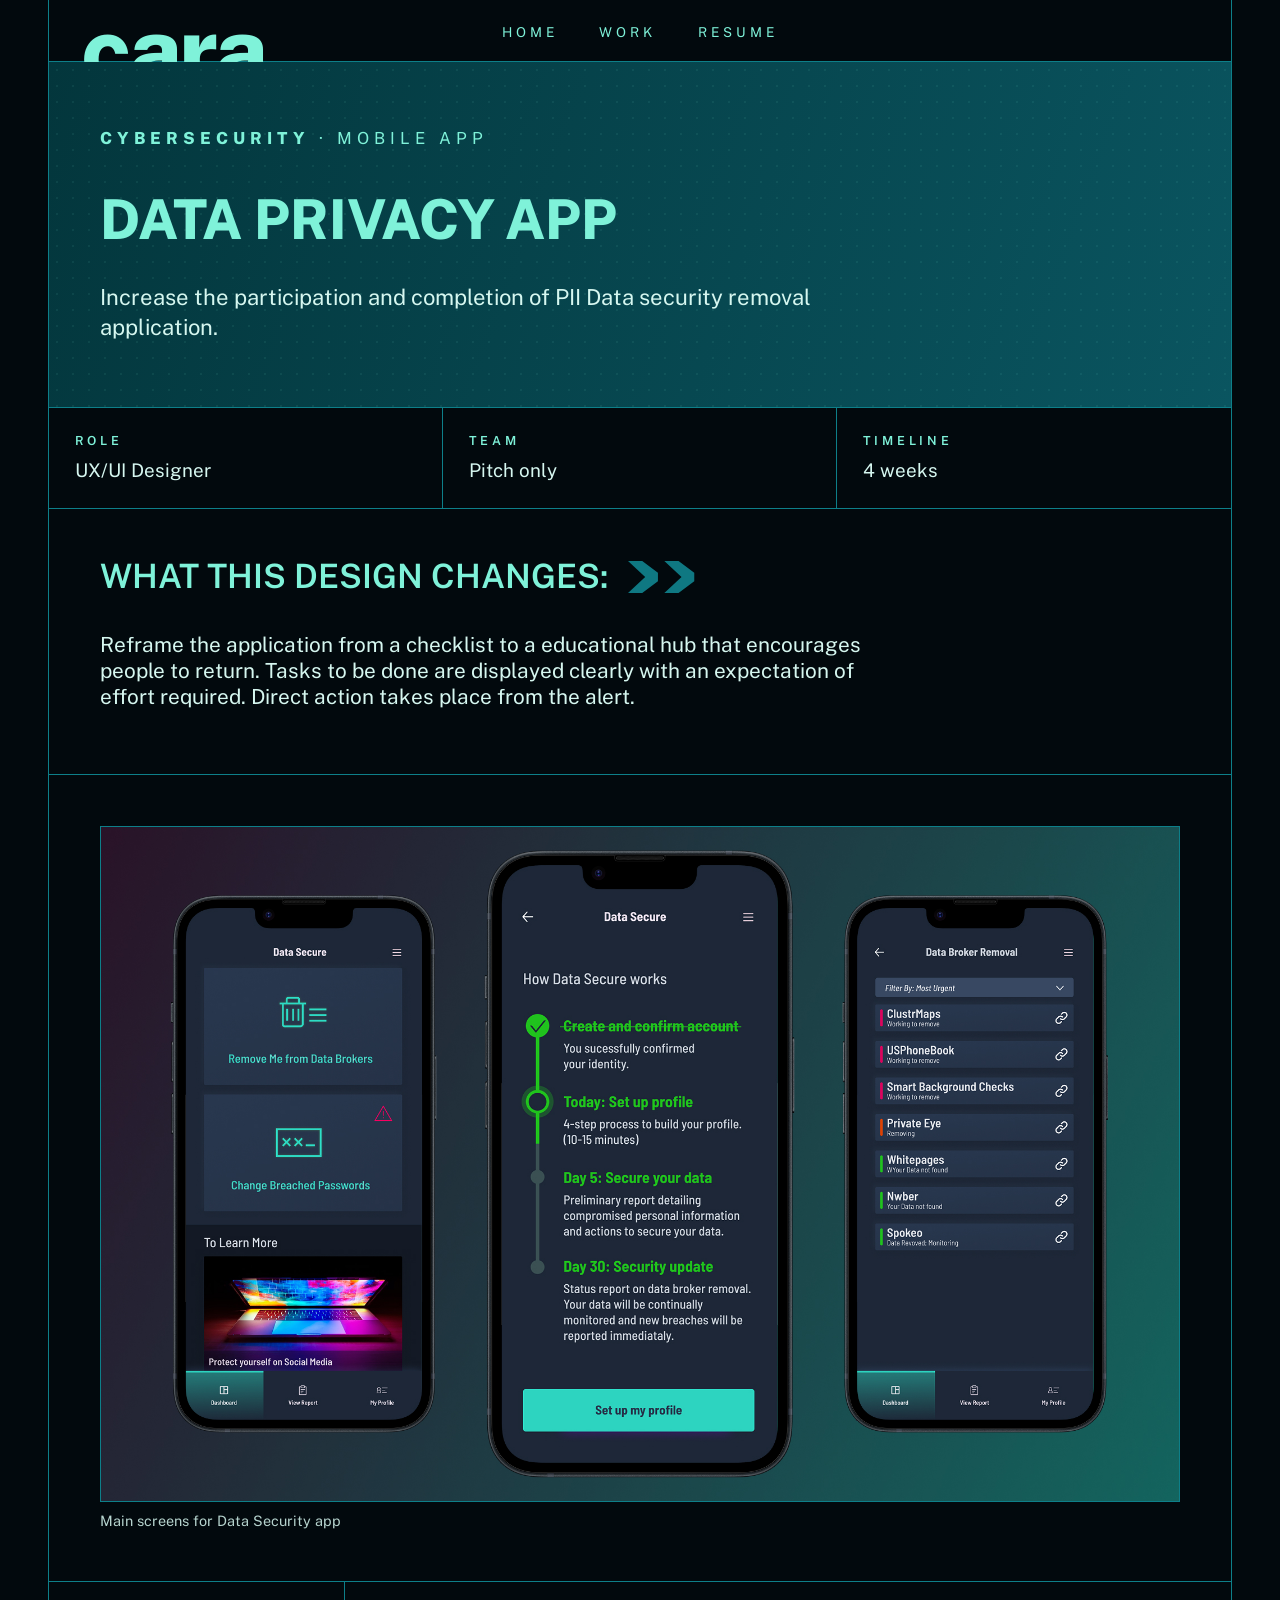
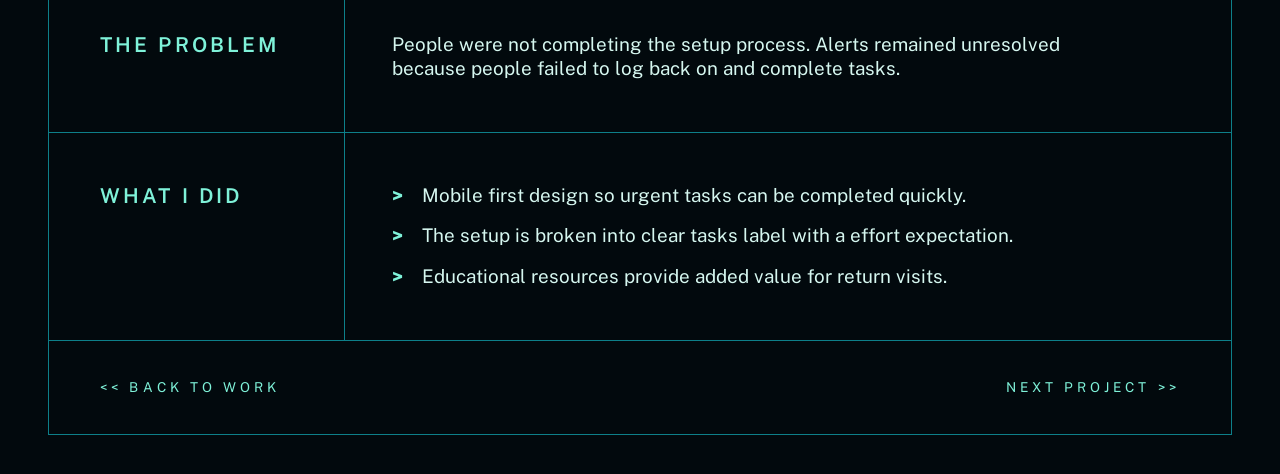
==== commit 202a44f3: "Add files via upload removed the email button from nav and removed the extra hamburger menu from mob" ====
--- a/project-1.html
+++ b/project-1.html
@@ -16,24 +16,20 @@
 <body>
 
 <div class="frame">
-
-  <!-- ================= HEADER / NAV (same as the homepage) ================= -->
+  <!-- ================= HEADER / NAV ================= -->
   <header class="site-header">
-    <a class="logo" href="index.html" aria-label="Cara Oberfoell, home"><span>cara</span></a>
+    <a class="logo" href="#top" aria-label="Cara Oberfoell, home"><span>cara</span></a>
 
     <nav class="nav" id="nav" aria-label="Main">
       <ul>
-        <li><a href="index.html">Home</a></li>
-        <li><a href="index.html#work">Work</a></li>
-        <li class="nav-secondary"><a href="mailto:your.email@example.com">Email me</a></li>
-        <li class="nav-secondary"><a href="resume.pdf">Resume</a></li>
+        <li><a href="#top">Home</a></li>
+        <!-- WORK LINK: points to the highlights section for now.
+             When you build a Work page, change it to href="work.html" -->
+        <li><a href="#work">Work</a></li>
+        <li><a href="Cara Oberfoell_resume.pdf" target="_blank" rel="noopener">Resume</a></li>
       </ul>
-      <button class="menu-button" id="menu-button" aria-expanded="false" aria-controls="nav" aria-label="Show more links">
-        <span></span><span></span><span></span>
-      </button>
     </nav>
   </header>
-
   <main>
 
     <!-- ================= TITLE ================= -->
@@ -109,12 +105,7 @@
 </div>
 
 <script>
-  var button = document.getElementById('menu-button');
-  var nav = document.getElementById('nav');
-  button.addEventListener('click', function () {
-    var open = nav.classList.toggle('open');
-    button.setAttribute('aria-expanded', open ? 'true' : 'false');
-  });
+
 </script>
 </body>
 </html>
--- a/case-study.css
+++ b/case-study.css
@@ -9,6 +9,9 @@
 .case-hero {
   padding: clamp(36px, 5vw, 80px) var(--section-pad) clamp(36px, 5vw, 72px);
   border-bottom: 1px solid var(--line);
+  background:
+  radial-gradient(rgba(127, 242, 217, 0.07) 1px, transparent 1.5px) 0 0 / 16px 16px,
+  linear-gradient(110deg, var(--panel-start), var(--panel-end));
 }
 .case-hero .eyebrow { margin-bottom: clamp(24px, 3vw, 44px); }
 .case-hero h1 { max-width: 16em; }
@@ -104,9 +107,9 @@
   padding: var(--section-pad);
   padding-bottom: clamp(40px, 5vw, 80px);
   border-bottom: 1px solid var(--line);
-  background:
+  /*background:
     radial-gradient(rgba(127, 242, 217, 0.07) 1px, transparent 1.5px) 0 0 / 16px 16px,
-    linear-gradient(110deg, var(--panel-start), var(--panel-end));
+    linear-gradient(110deg, var(--panel-start), var(--panel-end)); */
 }
 .case-outcome .chevrons { fill: #0f7882; }
 .case-outcome p {
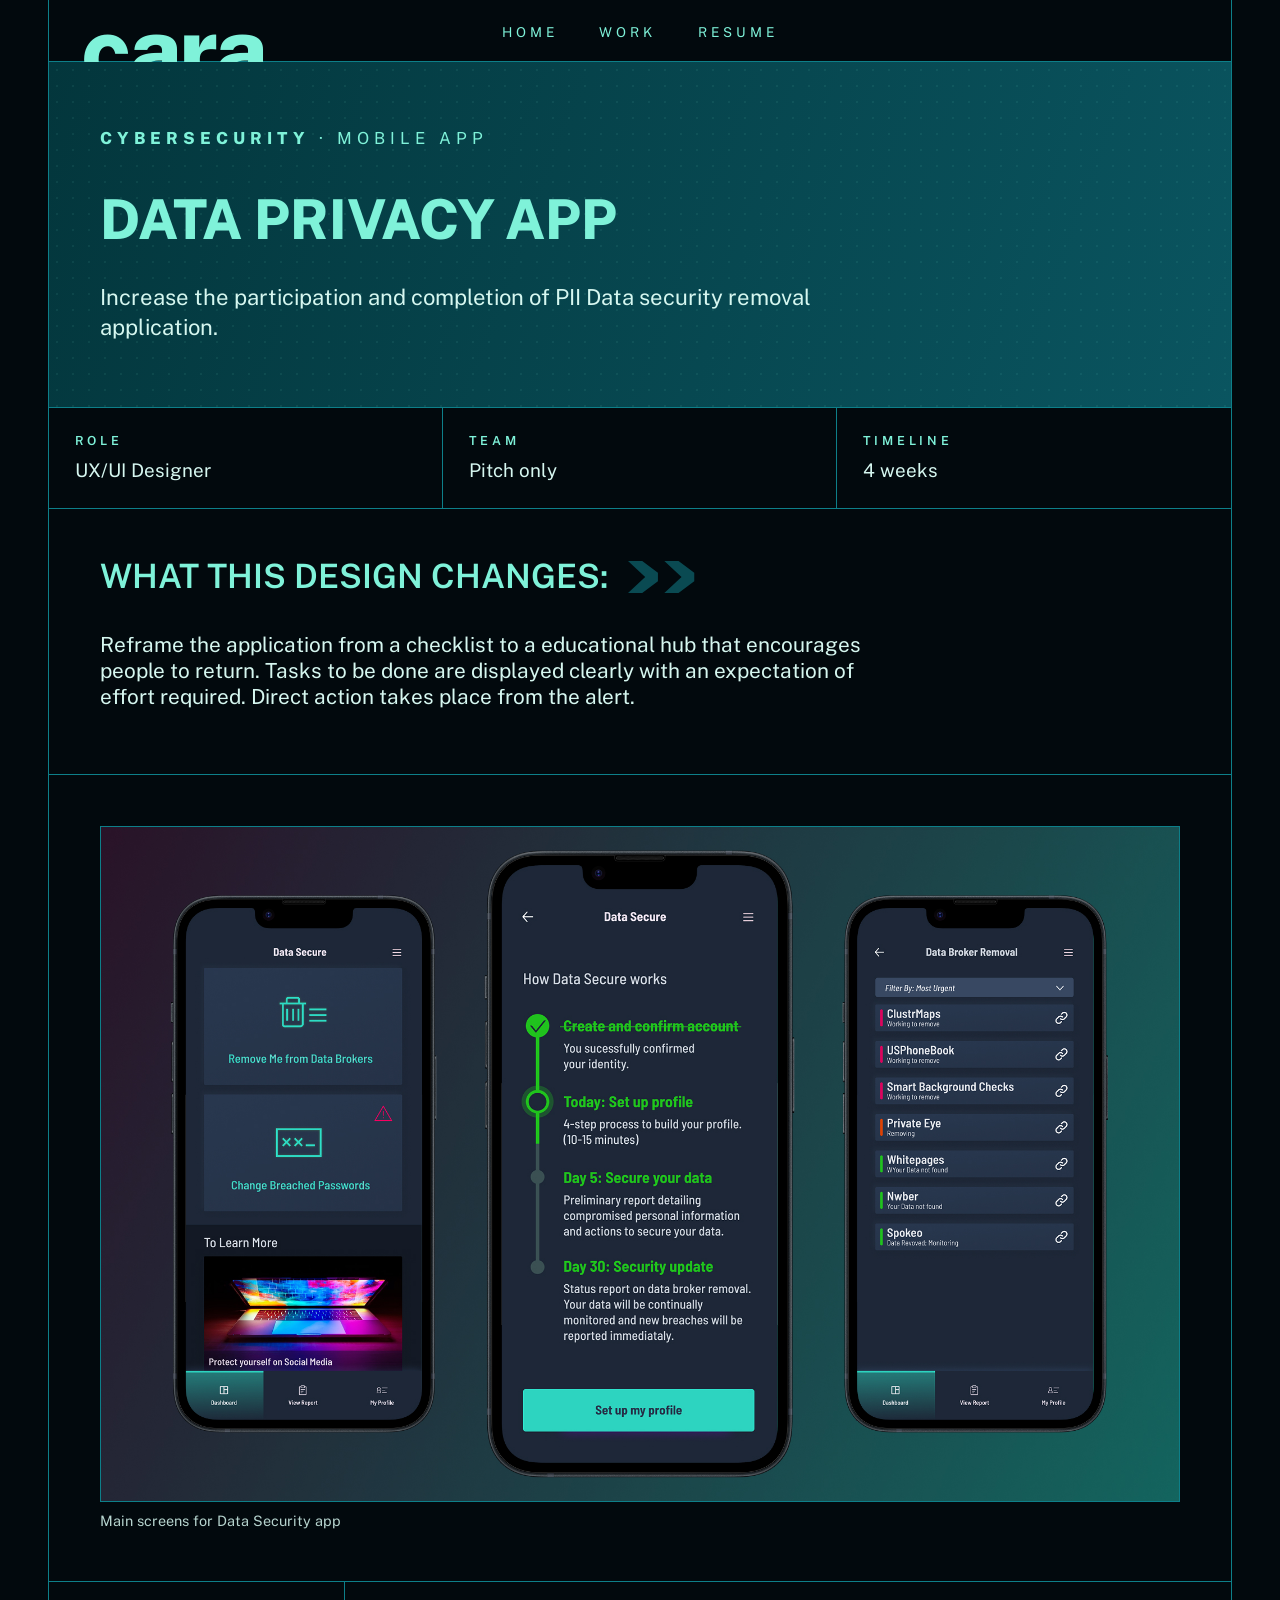
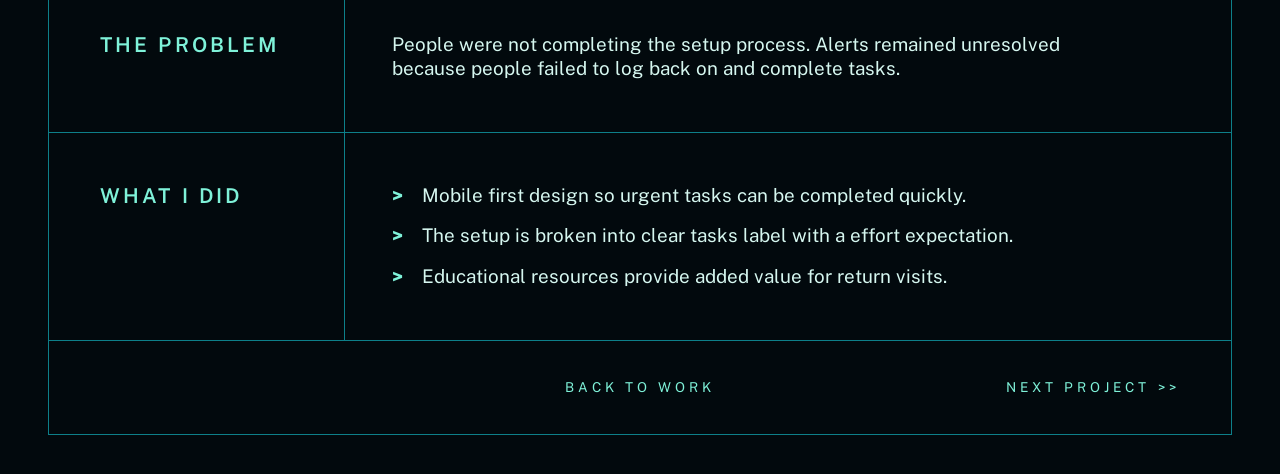
==== commit c4cc28a0: "Add files via upload updated navigation between case studies" ====
--- a/project-1.html
+++ b/project-1.html
@@ -97,10 +97,9 @@
 
     <!-- ================= BACK / NEXT ================= -->
     <nav class="case-nav" aria-label="Case study navigation">
-      <a href="index.html#work">&lt;&lt; Back to work</a>
-      <a href="project-2.html">Next project &gt;&gt;</a>
+      <a class="nav-back" href="index.html#work">Back to work</a>
+      <a class="nav-next" href="project-2.html">Next<span class="long"> project</span> &gt;&gt;</a>
     </nav>
-
   </main>
 </div>
 
--- a/case-study.css
+++ b/case-study.css
@@ -9,9 +9,10 @@
 .case-hero {
   padding: clamp(36px, 5vw, 80px) var(--section-pad) clamp(36px, 5vw, 72px);
   border-bottom: 1px solid var(--line);
+  /* Same dotted teal texture as the Working Principles panel on the homepage */
   background:
-  radial-gradient(rgba(127, 242, 217, 0.07) 1px, transparent 1.5px) 0 0 / 16px 16px,
-  linear-gradient(110deg, var(--panel-start), var(--panel-end));
+    radial-gradient(rgba(127, 242, 217, 0.07) 1px, transparent 1.5px) 0 0 / 16px 16px,
+    linear-gradient(110deg, var(--panel-start), var(--panel-end));
 }
 .case-hero .eyebrow { margin-bottom: clamp(24px, 3vw, 44px); }
 .case-hero h1 { max-width: 16em; }
@@ -102,16 +103,12 @@
   opacity: 0.85;
 }
 
-/* ---------- Outcome panel (same teal look as Working Principles) ---------- */
+/* ---------- Outcome (plain background; the texture now lives in the header) ---------- */
 .case-outcome {
   padding: var(--section-pad);
   padding-bottom: clamp(40px, 5vw, 80px);
   border-bottom: 1px solid var(--line);
-  /*background:
-    radial-gradient(rgba(127, 242, 217, 0.07) 1px, transparent 1.5px) 0 0 / 16px 16px,
-    linear-gradient(110deg, var(--panel-start), var(--panel-end)); */
 }
-.case-outcome .chevrons { fill: #0f7882; }
 .case-outcome p {
   margin-top: clamp(24px, 3vw, 44px);
   max-width: 38em;
@@ -119,12 +116,18 @@
 }
 
 /* ---------- Back / next links ---------- */
+/* Three fixed slots: Previous (left) | Back to work (center) | Next (right).
+   A page that has no Previous or Next simply leaves that slot empty. */
 .case-nav {
-  display: flex;
-  justify-content: space-between;
+  display: grid;
+  grid-template-columns: 1fr auto 1fr;
+  align-items: center;
   gap: 24px;
   padding: clamp(28px, 3vw, 44px) var(--section-pad);
 }
+.case-nav .nav-prev { grid-column: 1; justify-self: start; }
+.case-nav .nav-back { grid-column: 2; justify-self: center; }
+.case-nav .nav-next { grid-column: 3; justify-self: end; }
 .case-nav a {
   color: var(--mint);
   font-size: 0.85rem;
@@ -135,9 +138,19 @@
 .case-nav a:hover, .case-nav a:focus-visible { text-decoration: underline; text-underline-offset: 6px; }
 
 /* Hover effect for the thumbnails on the homepage */
-.gallery a { display: block; }
-.gallery a img { transition: outline-color 0.15s ease, filter 0.15s ease; outline: 1px solid transparent; outline-offset: 4px; }
-.gallery a:hover img, .gallery a:focus-visible img { outline-color: var(--mint); filter: brightness(1.12); }
+/* The link crops the image very slightly (scale 1.02) so a faint light edge baked into
+   an exported image, or a sub-pixel gap at certain window sizes, never shows as a thin line. */
+.gallery a {
+  display: block;
+  overflow: hidden;
+  background: var(--bg);
+  outline: 1px solid transparent;
+  outline-offset: 4px;
+  transition: outline-color 0.15s ease;
+}
+.gallery a img { display: block; transform: scale(1.02); transition: filter 0.15s ease; }
+.gallery a:hover, .gallery a:focus-visible { outline-color: var(--mint); }
+.gallery a:hover img, .gallery a:focus-visible img { filter: brightness(1.12); }
 
 /* =========================================================
    TABLET / MOBILE
@@ -153,7 +166,12 @@
   .case-figures { grid-template-columns: 1fr; padding: 28px 22px; }
   .case-outcome { padding: 28px 22px 40px; }
   .case-hero { padding: 28px 22px 34px; }
-  .case-nav { padding: 28px 22px; flex-wrap: wrap; }
+  /* Phones: Previous and Next share the first row, Back to work sits centered below */
+  .case-nav { grid-template-columns: 1fr 1fr; row-gap: 22px; padding: 28px 22px; }
+  .case-nav .nav-prev { grid-column: 1; grid-row: 1; }
+  .case-nav .nav-next { grid-column: 2; grid-row: 1; }
+  .case-nav .nav-back { grid-column: 1 / -1; grid-row: 2; justify-self: center; }
+  .case-nav .long { display: none; }   /* "Previous project" becomes "Previous" */
 }
 
 /* =========================================================
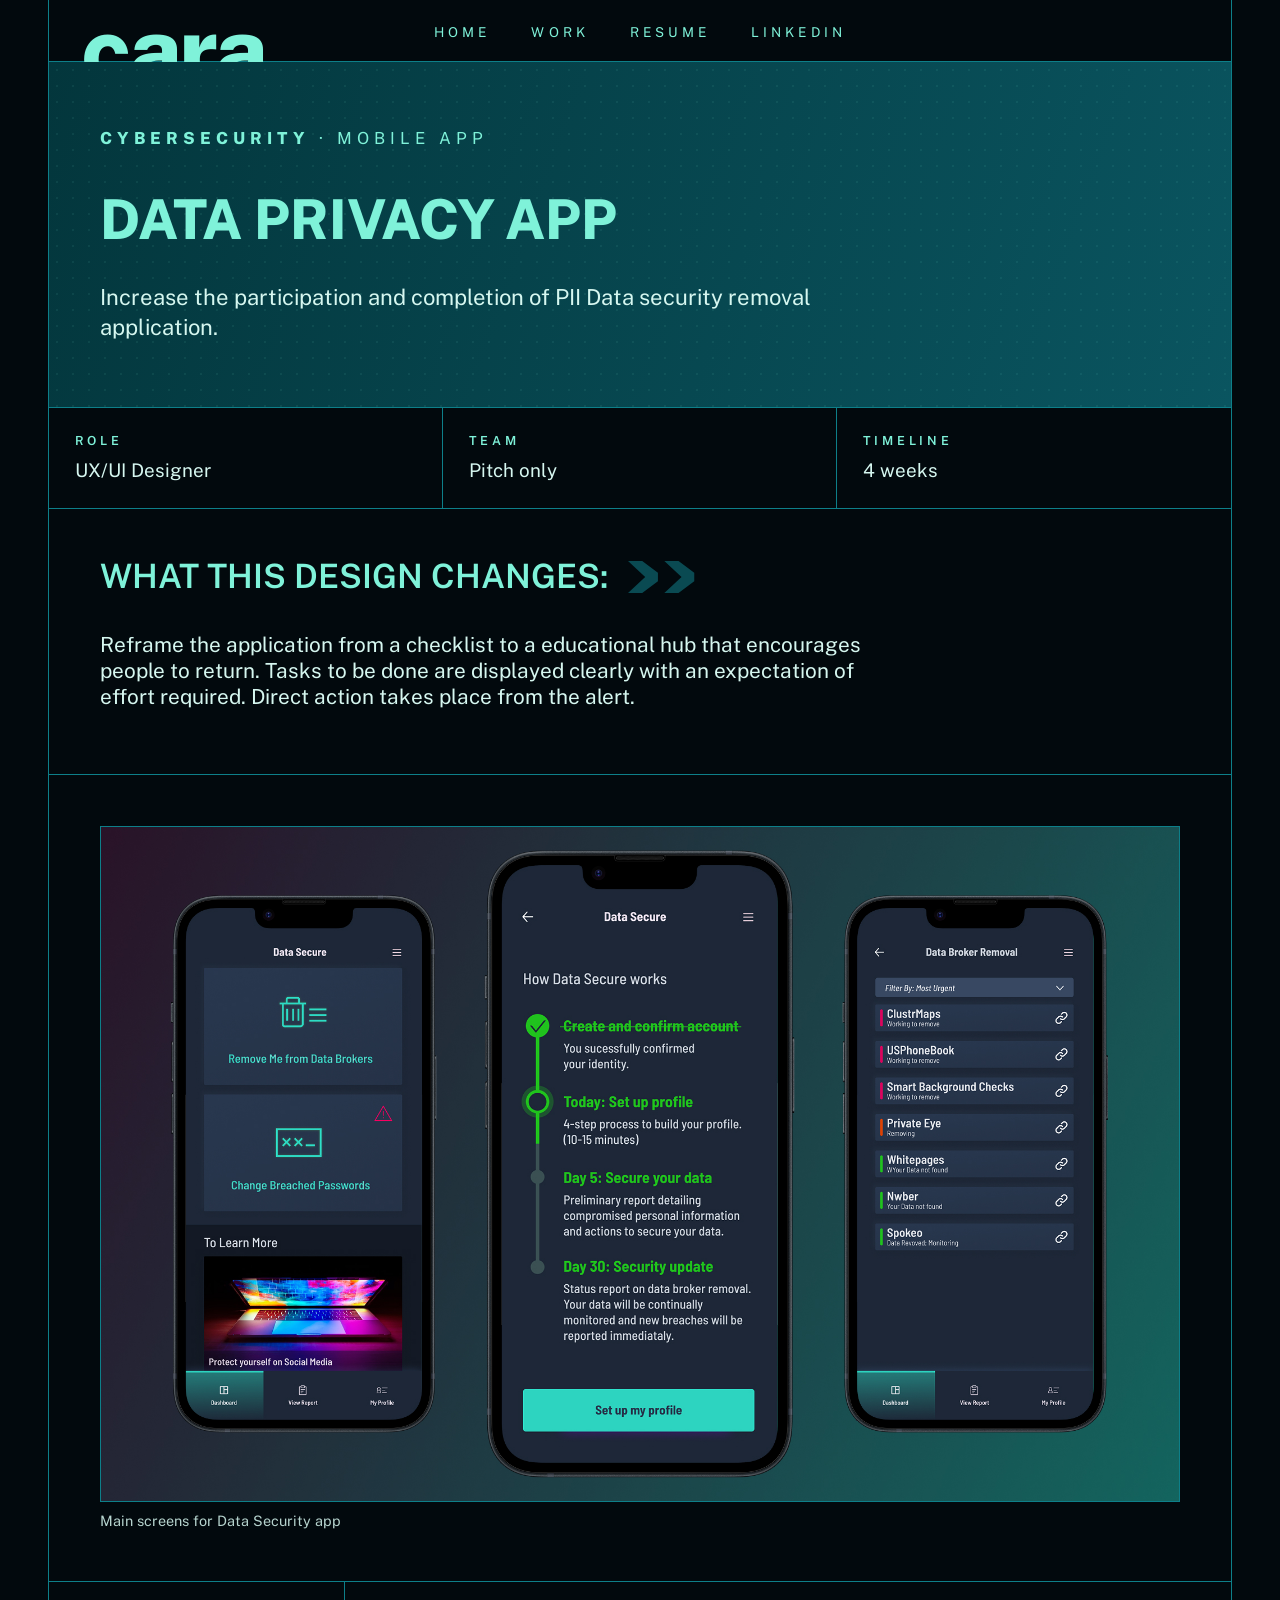
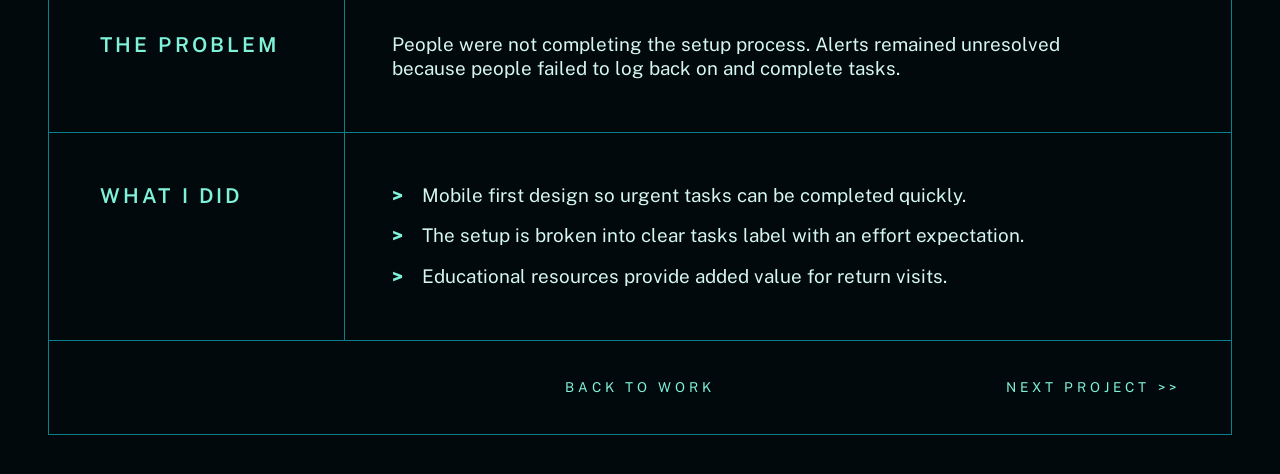
==== commit a84159c4: "Add files via upload Added linkedin to Nav. fixed typos and added descriptions" ====
--- a/project-1.html
+++ b/project-1.html
@@ -4,7 +4,7 @@
   <meta charset="utf-8">
   <meta name="viewport" content="width=device-width, initial-scale=1">
   <title>Data Privacy App | Cara Oberfoell</title>
-  <meta name="description" content="Case study: [one-sentence description of this project].">
+  <meta name="description" content="Case study: Increase participation in an PII Data security app"">
 
   <link rel="preconnect" href="https://fonts.googleapis.com">
   <link rel="preconnect" href="https://fonts.gstatic.com" crossorigin>
@@ -27,6 +27,7 @@
              When you build a Work page, change it to href="work.html" -->
         <li><a href="#work">Work</a></li>
         <li><a href="Cara Oberfoell_resume.pdf" target="_blank" rel="noopener">Resume</a></li>
+        <li><a href="https://www.linkedin.com/in/coberfoell" target="_blank" rel="noopener">LinkedIn</a></li>
       </ul>
     </nav>
   </header>
@@ -76,7 +77,7 @@
         <!-- Add or remove <li> lines as needed -->
         <ul class="steps">
           <li>Mobile first design so urgent tasks can be completed quickly.</li>
-          <li>The setup is broken into clear tasks label with a effort expectation.</li>
+          <li>The setup is broken into clear tasks label with an effort expectation.</li>
           <li>Educational resources provide added value for return visits.</li>
         </ul>
       </div>
--- a/case-study.css
+++ b/case-study.css
@@ -183,3 +183,34 @@
   .facts > div { border-right: 0; border-bottom: 1px solid var(--line); }
   .facts > div:last-child { border-bottom: 0; }
 }
+
+/* =========================================================
+   TOP NAVIGATION (applies to every page)
+   Four links need more room than three, so on screens narrower than
+   1060px the header switches to the stacked layout (logo on top, links
+   below). These rules are last on purpose so they override style.css.
+   ========================================================= */
+@media (max-width: 1060px) {
+  .site-header { display: block; height: auto; }
+  .logo { display: block; padding-left: 0; height: 62px; text-align: center; }
+  .logo span { font-size: 84px; margin-top: 2px; }
+  .nav {
+    justify-content: center;
+    height: auto;
+    min-height: 62px;
+    padding: 8px 16px;
+    border-top: 1px solid var(--line);
+  }
+  .nav ul { flex-wrap: wrap; justify-content: center; gap: 8px 26px; }
+}
+
+/* Small phones: the four links sit in a tidy 2 x 2 block */
+@media (max-width: 480px) {
+  .nav ul {
+    display: grid;
+    grid-template-columns: auto auto;
+    justify-items: center;
+    gap: 12px 44px;
+    padding-block: 6px;
+  }
+}
